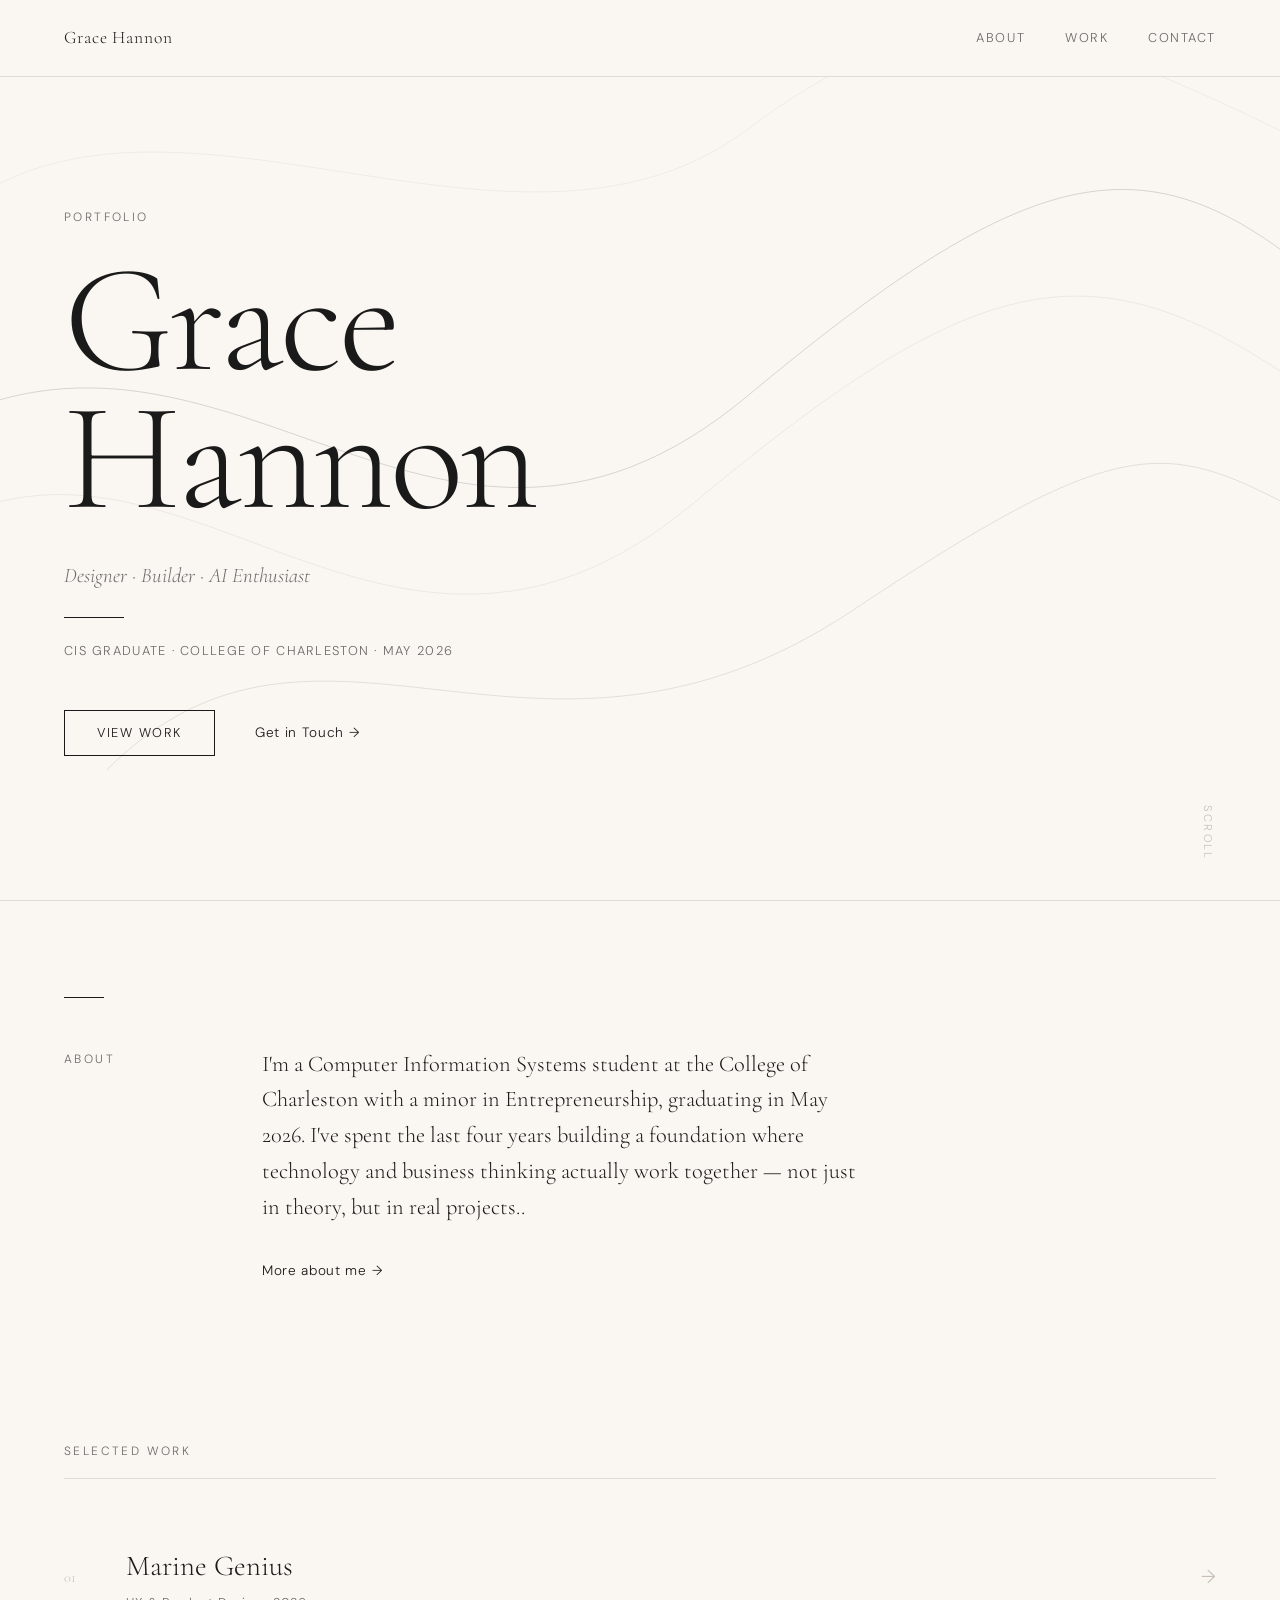
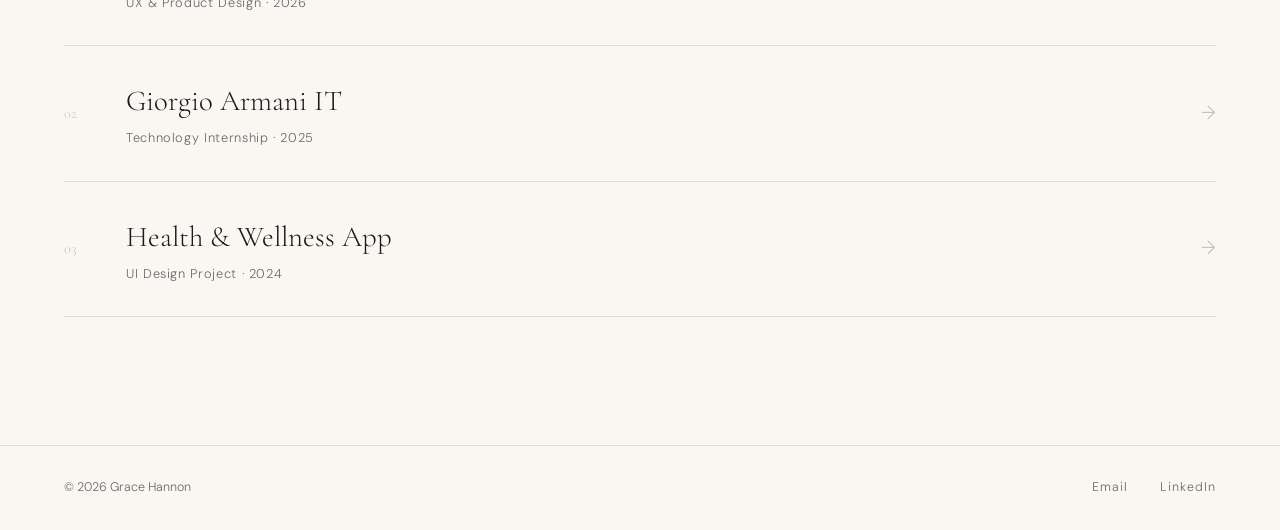
==== index.html @ e6f8dd72 "add files to root" ====
<!DOCTYPE html>
<html lang="en">
<head>
  <meta charset="UTF-8">
  <meta name="viewport" content="width=device-width, initial-scale=1.0">
  <title>Grace Hannon</title>
  <link rel="stylesheet" href="style.css">
  <link href="https://fonts.googleapis.com/css2?family=Cormorant+Garamond:ital,wght@0,300;0,400;1,300;1,400&family=DM+Sans:wght@300;400&display=swap" rel="stylesheet">
</head>
<body>
  <nav>
    <a href="index.html" class="nav-name">Grace Hannon</a>
    <div class="nav-links">
      <a href="about.html">About</a>
      <a href="work.html">Work</a>
      <a href="contact.html">Contact</a>
    </div>
  </nav>

  <main class="hero">
    <svg class="flow-bg" viewBox="0 0 1200 800" xmlns="http://www.w3.org/2000/svg">
      <path d="M-100,400 C200,200 400,600 700,350 S1100,100 1300,300" fill="none" stroke="#1a1a1a" stroke-width="0.6" opacity="0.25"/>
      <path d="M-100,500 C150,300 350,700 650,450 S1050,200 1300,400" fill="none" stroke="#1a1a1a" stroke-width="0.4" opacity="0.15"/>
      <path d="M100,700 C300,500 500,750 800,550 S1100,400 1300,500" fill="none" stroke="#1a1a1a" stroke-width="0.5" opacity="0.2"/>
      <path d="M0,150 C200,50 500,250 700,100 S1000,0 1300,150" fill="none" stroke="#1a1a1a" stroke-width="0.4" opacity="0.12"/>
    </svg>

    <div class="hero-content">
      <p class="hero-pre">Portfolio</p>
      <h1 class="hero-name">Grace<br>Hannon</h1>
      <p class="hero-tagline">Designer · Builder · AI Enthusiast</p>
      <div class="hero-line"></div>
      <p class="hero-sub">CIS Graduate · College of Charleston · May 2026</p>
      <div class="hero-cta">
        <a href="work.html" class="btn-outline">View Work</a>
        <a href="contact.html" class="btn-text">Get in Touch →</a>
      </div>
    </div>

    <div class="hero-scroll">Scroll</div>
  </main>

  <section class="home-intro">
    <div class="intro-line"></div>
    <div class="intro-grid">
      <div class="intro-label">About</div>
      <div class="intro-text">
        <p>
I'm a Computer Information Systems student at the College of Charleston with a minor in Entrepreneurship, graduating in May 2026. I've spent the last four years building a foundation where technology and business thinking actually work together — not just in theory, but in real projects..</p>
        <a href="about.html" class="btn-text">More about me →</a>
      </div>
    </div>
  </section>

  <section class="home-work">
    <div class="section-label">Selected Work</div>
    <div class="work-preview-grid">
      <a href="work.html" class="work-preview-card">
        <div class="card-num">01</div>
        <div class="card-info">
          <h3>Marine Genius</h3>
          <p>UX & Product Design · 2026</p>
        </div>
        <div class="card-arrow">→</div>
      </a>
      <a href="work.html" class="work-preview-card">
        <div class="card-num">02</div>
        <div class="card-info">
          <h3>Giorgio Armani IT</h3>
          <p>Technology Internship · 2025</p>
        </div>
        <div class="card-arrow">→</div>
      </a>
      <a href="work.html" class="work-preview-card">
        <div class="card-num">03</div>
        <div class="card-info">
          <h3>Health & Wellness App</h3>
          <p>UI Design Project · 2024</p>
        </div>
        <div class="card-arrow">→</div>
      </a>
    </div>
  </section>

  <footer>
    <p>© 2026 Grace Hannon</p>
    <div class="footer-links">
      <a href="mailto:graceannehannon@icloud.com">Email</a>
      <a href="https://linkedin.com/in/graceahannon" target="_blank">LinkedIn</a>
    </div>
  </footer>
</body>
</html>
---- style.css ----
/* ============================================
   GRACE HANNON PORTFOLIO
   Aesthetic: Editorial organic minimalism
   ============================================ */

@import url('https://fonts.googleapis.com/css2?family=Cormorant+Garamond:ital,wght@0,300;0,400;1,300;1,400&family=DM+Sans:wght@300;400&display=swap');

:root {
  --beige: #FAF7F2;
  --beige-dark: #F0EBE3;
  --black: #1a1a1a;
  --gray: #6b6b6b;
  --gray-light: #c8c0b8;
  --serif: 'Cormorant Garamond', Georgia, serif;
  --sans: 'DM Sans', sans-serif;
}

*, *::before, *::after {
  box-sizing: border-box;
  margin: 0;
  padding: 0;
}

html {
  scroll-behavior: smooth;
}

body {
  background-color: var(--beige);
  color: var(--black);
  font-family: var(--sans);
  font-weight: 300;
  line-height: 1.6;
  min-height: 100vh;
  overflow-x: hidden;
}

/* ---- NAVIGATION ---- */
nav {
  position: fixed;
  top: 0;
  left: 0;
  right: 0;
  z-index: 100;
  display: flex;
  justify-content: space-between;
  align-items: center;
  padding: 1.5rem 4rem;
  background: rgba(250, 247, 242, 0.92);
  backdrop-filter: blur(8px);
  border-bottom: 0.5px solid rgba(26, 26, 26, 0.12);
}

.nav-name {
  font-family: var(--serif);
  font-size: 1.1rem;
  font-weight: 300;
  color: var(--black);
  text-decoration: none;
  letter-spacing: 0.05em;
}

.nav-links {
  display: flex;
  gap: 2.5rem;
}

.nav-links a {
  font-family: var(--sans);
  font-size: 0.8rem;
  font-weight: 300;
  color: var(--gray);
  text-decoration: none;
  letter-spacing: 0.12em;
  text-transform: uppercase;
  transition: color 0.2s;
  position: relative;
}

.nav-links a::after {
  content: '';
  position: absolute;
  bottom: -3px;
  left: 0;
  width: 0;
  height: 0.5px;
  background: var(--black);
  transition: width 0.3s;
}

.nav-links a:hover,
.nav-links a.active {
  color: var(--black);
}

.nav-links a:hover::after,
.nav-links a.active::after {
  width: 100%;
}

/* ---- FLOW SVG ---- */
.flow-bg {
  position: absolute;
  top: 0;
  left: 0;
  width: 100%;
  height: 100%;
  pointer-events: none;
  z-index: 0;
}

.flow-bg--subtle {
  opacity: 0.7;
}

/* ---- BUTTONS ---- */
.btn-outline {
  display: inline-block;
  padding: 0.75rem 2rem;
  border: 0.5px solid var(--black);
  color: var(--black);
  text-decoration: none;
  font-family: var(--sans);
  font-size: 0.8rem;
  font-weight: 300;
  letter-spacing: 0.12em;
  text-transform: uppercase;
  transition: all 0.25s;
  cursor: pointer;
  background: transparent;
}

.btn-outline:hover {
  background: var(--black);
  color: var(--beige);
}

.btn-text {
  display: inline-block;
  color: var(--black);
  text-decoration: none;
  font-family: var(--sans);
  font-size: 0.85rem;
  font-weight: 300;
  letter-spacing: 0.05em;
  transition: opacity 0.2s;
}

.btn-text:hover {
  opacity: 0.5;
}

/* ---- HERO ---- */
.hero {
  position: relative;
  min-height: 100vh;
  display: flex;
  flex-direction: column;
  justify-content: center;
  padding: 8rem 4rem 4rem;
  overflow: hidden;
}

.hero-content {
  position: relative;
  z-index: 1;
  max-width: 700px;
}

.hero-pre {
  font-family: var(--sans);
  font-size: 0.75rem;
  letter-spacing: 0.2em;
  text-transform: uppercase;
  color: var(--gray);
  margin-bottom: 1.5rem;
}

.hero-name {
  font-family: var(--serif);
  font-size: clamp(5rem, 12vw, 10rem);
  font-weight: 300;
  line-height: 0.9;
  letter-spacing: -0.02em;
  margin-bottom: 2rem;
}

.hero-tagline {
  font-family: var(--serif);
  font-size: 1.3rem;
  font-weight: 300;
  font-style: italic;
  color: var(--gray);
  margin-bottom: 1.5rem;
}

.hero-line {
  width: 60px;
  height: 0.5px;
  background: var(--black);
  margin-bottom: 1.5rem;
}

.hero-sub {
  font-family: var(--sans);
  font-size: 0.8rem;
  letter-spacing: 0.1em;
  color: var(--gray);
  margin-bottom: 3rem;
  text-transform: uppercase;
}

.hero-cta {
  display: flex;
  align-items: center;
  gap: 2.5rem;
}

.hero-scroll {
  position: absolute;
  bottom: 2.5rem;
  right: 4rem;
  font-family: var(--sans);
  font-size: 0.7rem;
  letter-spacing: 0.2em;
  text-transform: uppercase;
  color: var(--gray-light);
  writing-mode: vertical-rl;
  z-index: 1;
}

/* ---- HOME INTRO ---- */
.home-intro {
  padding: 6rem 4rem;
  border-top: 0.5px solid rgba(26, 26, 26, 0.12);
}

.intro-line {
  width: 40px;
  height: 0.5px;
  background: var(--black);
  margin-bottom: 3rem;
}

.intro-grid {
  display: grid;
  grid-template-columns: 150px 1fr;
  gap: 3rem;
  max-width: 800px;
}

.intro-label {
  font-family: var(--sans);
  font-size: 0.75rem;
  letter-spacing: 0.2em;
  text-transform: uppercase;
  color: var(--gray);
  padding-top: 0.3rem;
}

.intro-text p {
  font-family: var(--serif);
  font-size: 1.4rem;
  font-weight: 300;
  line-height: 1.6;
  margin-bottom: 2rem;
}

/* ---- HOME WORK PREVIEW ---- */
.home-work {
  padding: 4rem 4rem 8rem;
}

.section-label {
  font-family: var(--sans);
  font-size: 0.75rem;
  letter-spacing: 0.2em;
  text-transform: uppercase;
  color: var(--gray);
  margin-bottom: 2rem;
  padding-bottom: 1rem;
  border-bottom: 0.5px solid rgba(26,26,26,0.12);
}

.work-preview-grid {
  display: flex;
  flex-direction: column;
}

.work-preview-card {
  display: flex;
  align-items: center;
  gap: 2rem;
  padding: 2rem 0;
  border-bottom: 0.5px solid rgba(26,26,26,0.12);
  text-decoration: none;
  color: var(--black);
  transition: all 0.25s;
}

.work-preview-card:hover {
  padding-left: 1rem;
}

.card-num {
  font-family: var(--serif);
  font-size: 0.9rem;
  color: var(--gray-light);
  min-width: 30px;
}

.card-info {
  flex: 1;
}

.card-info h3 {
  font-family: var(--serif);
  font-size: 1.8rem;
  font-weight: 300;
}

.card-info p {
  font-family: var(--sans);
  font-size: 0.8rem;
  color: var(--gray);
  letter-spacing: 0.05em;
  margin-top: 0.25rem;
}

.card-arrow {
  font-size: 1.2rem;
  color: var(--gray-light);
  transition: transform 0.25s;
}

.work-preview-card:hover .card-arrow {
  transform: translateX(5px);
  color: var(--black);
}

/* ---- PAGE HEADER ---- */
.page-header {
  position: relative;
  z-index: 1;
  padding: 8rem 4rem 4rem;
  border-bottom: 0.5px solid rgba(26,26,26,0.12);
  margin-bottom: 4rem;
}

.page-label {
  font-family: var(--sans);
  font-size: 0.75rem;
  letter-spacing: 0.2em;
  text-transform: uppercase;
  color: var(--gray);
  margin-bottom: 1.5rem;
}

.page-title {
  font-family: var(--serif);
  font-size: clamp(3rem, 7vw, 6rem);
  font-weight: 300;
  line-height: 1;
  letter-spacing: -0.01em;
}

.page-title em {
  font-style: italic;
  color: var(--gray);
}

/* ---- ABOUT PAGE ---- */
.about-main {
  position: relative;
  overflow: hidden;
}

.about-grid {
  display: grid;
  grid-template-columns: 320px 1fr;
  gap: 6rem;
  padding: 0 4rem 6rem;
}

.about-photo-wrap {
  position: relative;
}

.about-photo {
  width: 100%;
  aspect-ratio: 3/4;
  object-fit: cover;
  object-position: top;
  display: block;
  border: 0.5px solid rgba(26,26,26,0.2);
}

.about-quick {
  margin-top: 2rem;
  border-top: 0.5px solid rgba(26,26,26,0.12);
}

.quick-item {
  display: flex;
  flex-direction: column;
  padding: 0.75rem 0;
  border-bottom: 0.5px solid rgba(26,26,26,0.12);
}

.quick-label {
  font-family: var(--sans);
  font-size: 0.7rem;
  letter-spacing: 0.15em;
  text-transform: uppercase;
  color: var(--gray-light);
  margin-bottom: 0.2rem;
}

.quick-val {
  font-family: var(--sans);
  font-size: 0.85rem;
  color: var(--black);
}

.about-bio {
  font-family: var(--serif);
  font-size: 1.2rem;
  font-weight: 300;
  line-height: 1.7;
  margin-bottom: 1.5rem;
  color: var(--black);
}

.skills-section {
  margin-top: 3rem;
  padding-top: 2rem;
  border-top: 0.5px solid rgba(26,26,26,0.12);
}

.skills-title {
  font-family: var(--sans);
  font-size: 0.75rem;
  letter-spacing: 0.2em;
  text-transform: uppercase;
  color: var(--gray);
  margin-bottom: 1.25rem;
}

.skills-grid {
  display: flex;
  flex-wrap: wrap;
  gap: 0.5rem;
}

.skill-tag {
  display: inline-block;
  padding: 0.4rem 0.9rem;
  border: 0.5px solid rgba(26,26,26,0.3);
  font-family: var(--sans);
  font-size: 0.78rem;
  color: var(--black);
  letter-spacing: 0.03em;
}

.certs-section {
  margin-top: 2.5rem;
  padding-top: 2rem;
  border-top: 0.5px solid rgba(26,26,26,0.12);
}

.cert-list {
  display: flex;
  flex-direction: column;
  gap: 0.75rem;
}

.cert-item {
  display: flex;
  justify-content: space-between;
  align-items: center;
  padding-bottom: 0.75rem;
  border-bottom: 0.5px solid rgba(26,26,26,0.08);
  font-family: var(--sans);
  font-size: 0.85rem;
}

.cert-date {
  color: var(--gray);
  font-size: 0.78rem;
  white-space: nowrap;
  margin-left: 1rem;
}

/* ---- WORK PAGE ---- */
.work-main {
  position: relative;
  overflow: hidden;
}

.work-section-label {
  font-family: var(--sans);
  font-size: 0.75rem;
  letter-spacing: 0.2em;
  text-transform: uppercase;
  color: var(--gray);
  padding: 0 4rem 1.5rem;
  border-bottom: 0.5px solid rgba(26,26,26,0.12);
}

.work-list {
  padding: 0 4rem;
}

.work-item {
  padding: 3.5rem 0;
}

.work-divider {
  height: 0.5px;
  background: rgba(26,26,26,0.12);
}

.work-item-header {
  display: flex;
  justify-content: space-between;
  align-items: flex-start;
  margin-bottom: 1.25rem;
}

.work-item-title {
  font-family: var(--serif);
  font-size: 2.2rem;
  font-weight: 300;
  margin-bottom: 0.3rem;
}

.work-item-sub {
  font-family: var(--sans);
  font-size: 0.8rem;
  color: var(--gray);
  letter-spacing: 0.05em;
}

.work-item-date {
  font-family: var(--sans);
  font-size: 0.78rem;
  color: var(--gray);
  white-space: nowrap;
  padding-top: 0.5rem;
}

.work-item-tags {
  display: flex;
  flex-wrap: wrap;
  gap: 0.4rem;
  margin-bottom: 1.5rem;
}

.tag {
  display: inline-block;
  padding: 0.25rem 0.7rem;
  border: 0.5px solid rgba(26,26,26,0.25);
  font-family: var(--sans);
  font-size: 0.72rem;
  color: var(--gray);
  letter-spacing: 0.05em;
}

.work-item-bullets {
  list-style: none;
  display: flex;
  flex-direction: column;
  gap: 0.7rem;
  max-width: 800px;
}

.work-item-bullets li {
  font-family: var(--sans);
  font-size: 0.9rem;
  font-weight: 300;
  line-height: 1.6;
  padding-left: 1.2rem;
  position: relative;
  color: #333;
}

.work-item-bullets li::before {
  content: '—';
  position: absolute;
  left: 0;
  color: var(--gray-light);
  font-size: 0.8rem;
}

/* ---- PROJECTS GRID ---- */
.projects-grid {
  display: grid;
  grid-template-columns: repeat(3, 1fr);
  gap: 0;
  padding: 0 4rem 6rem;
  border-top: 0.5px solid rgba(26,26,26,0.12);
}

.project-card {
  padding: 2.5rem;
  border-right: 0.5px solid rgba(26,26,26,0.12);
  border-bottom: 0.5px solid rgba(26,26,26,0.12);
  transition: background 0.25s;
}

.project-card:last-child {
  border-right: none;
}

.project-card:hover {
  background: var(--beige-dark);
}

.project-num {
  font-family: var(--serif);
  font-size: 0.9rem;
  color: var(--gray-light);
  margin-bottom: 1.5rem;
}

.project-title {
  font-family: var(--serif);
  font-size: 1.5rem;
  font-weight: 300;
  margin-bottom: 0.4rem;
}

.project-meta {
  font-family: var(--sans);
  font-size: 0.75rem;
  color: var(--gray);
  letter-spacing: 0.05em;
  margin-bottom: 1rem;
}

.project-desc {
  font-family: var(--sans);
  font-size: 0.85rem;
  font-weight: 300;
  line-height: 1.6;
  color: #444;
  margin-bottom: 1.25rem;
}

.project-tags {
  display: flex;
  flex-wrap: wrap;
  gap: 0.35rem;
}

/* ---- CONTACT PAGE ---- */
.contact-main {
  position: relative;
  overflow: hidden;
}

.contact-grid {
  display: grid;
  grid-template-columns: 1fr 1fr;
  gap: 6rem;
  padding: 0 4rem 6rem;
}

.contact-intro {
  font-family: var(--serif);
  font-size: 1.2rem;
  font-weight: 300;
  line-height: 1.7;
  margin-bottom: 3rem;
}

.contact-details {
  display: flex;
  flex-direction: column;
  gap: 0;
  border-top: 0.5px solid rgba(26,26,26,0.12);
}

.contact-detail-item {
  display: flex;
  flex-direction: column;
  padding: 1rem 0;
  border-bottom: 0.5px solid rgba(26,26,26,0.12);
}

.contact-detail-label {
  font-family: var(--sans);
  font-size: 0.7rem;
  letter-spacing: 0.15em;
  text-transform: uppercase;
  color: var(--gray-light);
  margin-bottom: 0.25rem;
}

.contact-detail-val {
  font-family: var(--sans);
  font-size: 0.9rem;
  color: var(--black);
  text-decoration: none;
  transition: opacity 0.2s;
}

.contact-detail-val:hover {
  opacity: 0.5;
}

/* ---- CONTACT FORM ---- */
.contact-form {
  display: flex;
  flex-direction: column;
  gap: 1.5rem;
}

.form-group {
  display: flex;
  flex-direction: column;
  gap: 0.5rem;
}

.form-group label {
  font-family: var(--sans);
  font-size: 0.75rem;
  letter-spacing: 0.15em;
  text-transform: uppercase;
  color: var(--gray);
}

.form-group input,
.form-group textarea {
  background: transparent;
  border: none;
  border-bottom: 0.5px solid rgba(26,26,26,0.3);
  padding: 0.6rem 0;
  font-family: var(--sans);
  font-size: 0.9rem;
  font-weight: 300;
  color: var(--black);
  outline: none;
  transition: border-color 0.2s;
  resize: none;
}

.form-group input:focus,
.form-group textarea:focus {
  border-bottom-color: var(--black);
}

.form-group input::placeholder,
.form-group textarea::placeholder {
  color: var(--gray-light);
}

.btn-submit {
  align-self: flex-start;
  margin-top: 0.5rem;
}

/* ---- FOOTER ---- */
footer {
  display: flex;
  justify-content: space-between;
  align-items: center;
  padding: 2rem 4rem;
  border-top: 0.5px solid rgba(26,26,26,0.12);
  font-family: var(--sans);
  font-size: 0.78rem;
  color: var(--gray);
}

.footer-links {
  display: flex;
  gap: 2rem;
}

.footer-links a {
  color: var(--gray);
  text-decoration: none;
  letter-spacing: 0.08em;
  transition: color 0.2s;
}

.footer-links a:hover {
  color: var(--black);
}

/* ---- ANIMATIONS ---- */
@keyframes fadeUp {
  from {
    opacity: 0;
    transform: translateY(20px);
  }
  to {
    opacity: 1;
    transform: translateY(0);
  }
}

.hero-content {
  animation: fadeUp 0.8s ease forwards;
}

.page-header {
  animation: fadeUp 0.6s ease forwards;
}

/* ---- RESPONSIVE ---- */
@media (max-width: 900px) {
  nav {
    padding: 1.25rem 2rem;
  }

  .hero,
  .home-intro,
  .home-work,
  .page-header,
  .work-list,
  .work-section-label {
    padding-left: 2rem;
    padding-right: 2rem;
  }

  .about-grid,
  .contact-grid,
  .projects-grid {
    grid-template-columns: 1fr;
    padding: 0 2rem 4rem;
    gap: 3rem;
  }

  .projects-grid {
    grid-template-columns: 1fr;
  }

  .project-card {
    border-right: none;
  }

  .intro-grid {
    grid-template-columns: 1fr;
    gap: 1rem;
  }

  .work-item-header {
    flex-direction: column;
    gap: 0.5rem;
  }

  footer {
    padding: 1.5rem 2rem;
    flex-direction: column;
    gap: 1rem;
    text-align: center;
  }
}
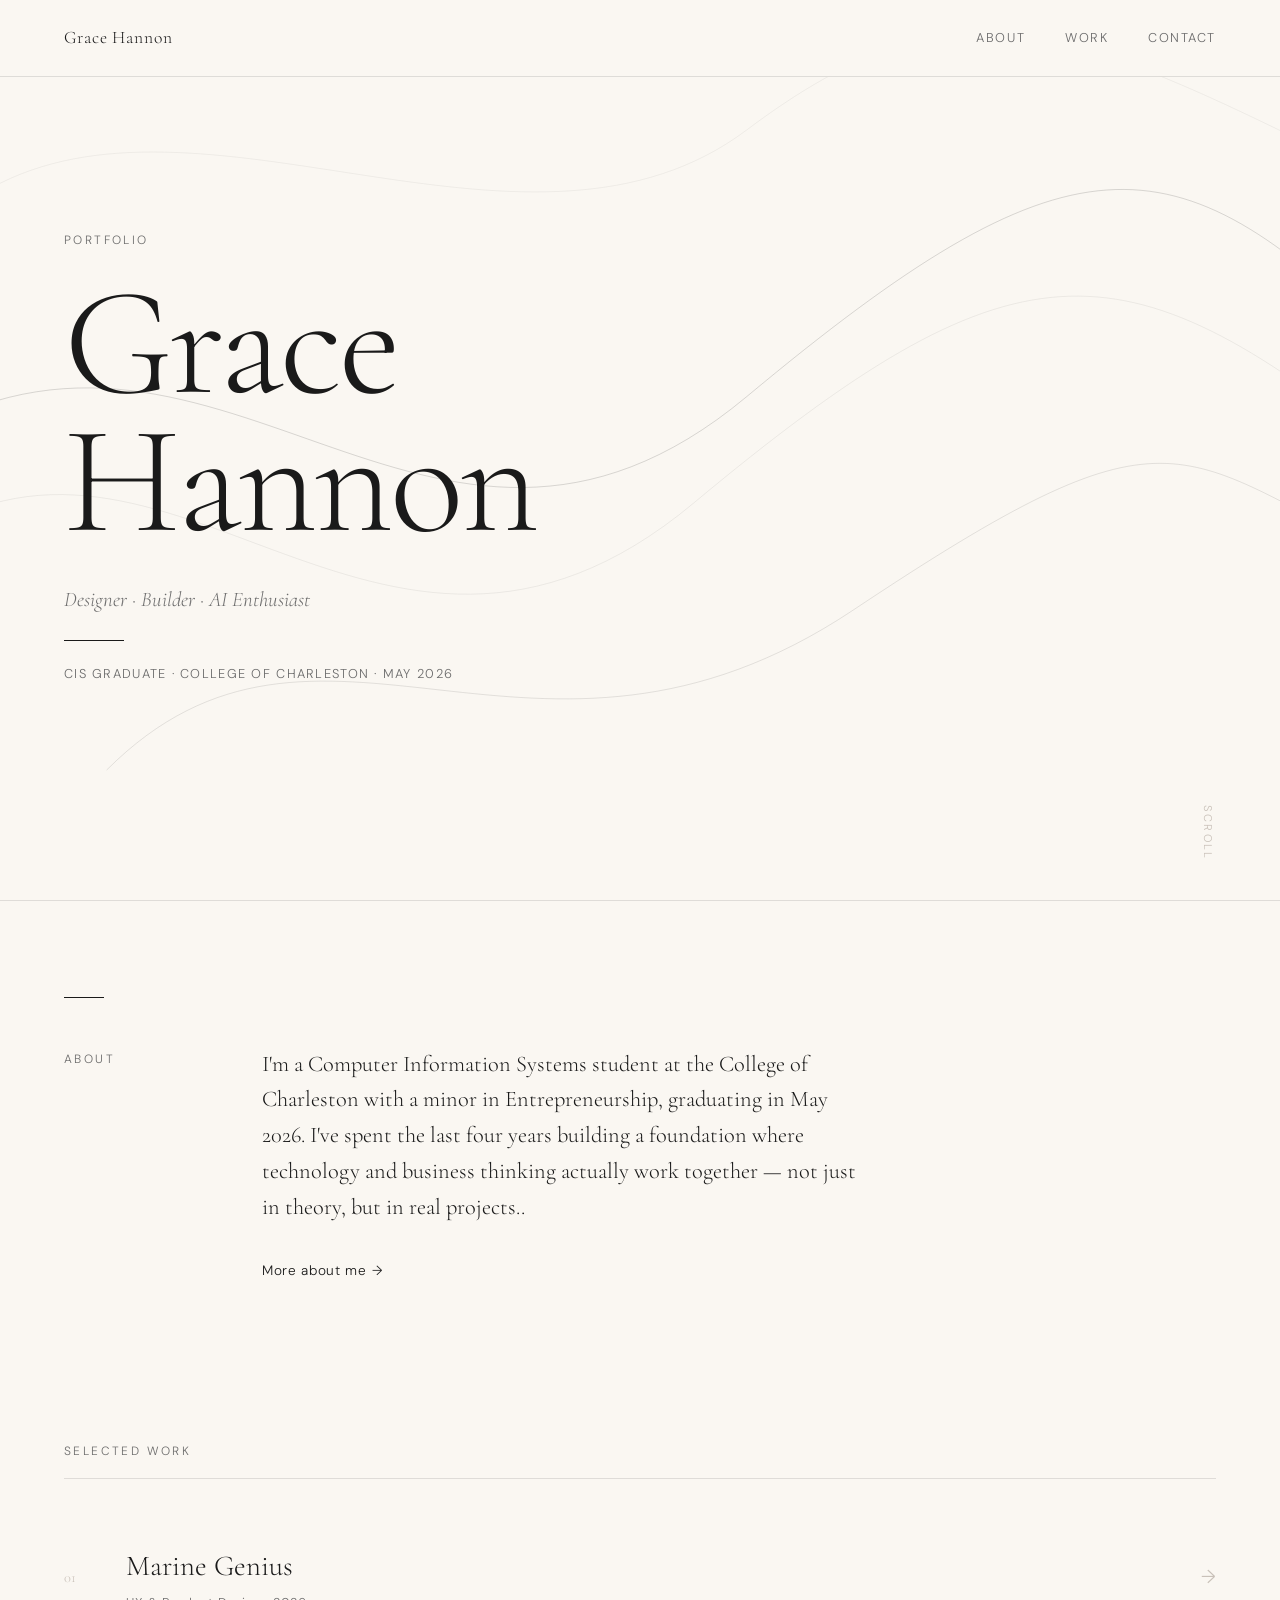
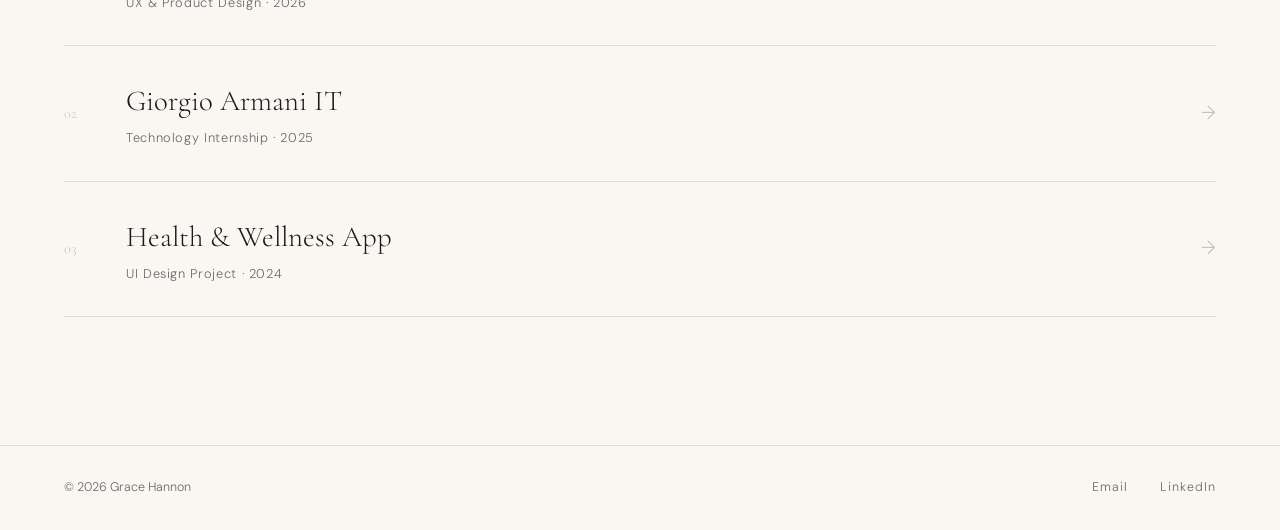
==== commit e2027803: "Update index.html remove view work and contact from home page" ====
--- a/index.html
+++ b/index.html
@@ -31,10 +31,6 @@
       <p class="hero-tagline">Designer · Builder · AI Enthusiast</p>
       <div class="hero-line"></div>
       <p class="hero-sub">CIS Graduate · College of Charleston · May 2026</p>
-      <div class="hero-cta">
-        <a href="work.html" class="btn-outline">View Work</a>
-        <a href="contact.html" class="btn-text">Get in Touch →</a>
-      </div>
     </div>
 
     <div class="hero-scroll">Scroll</div>
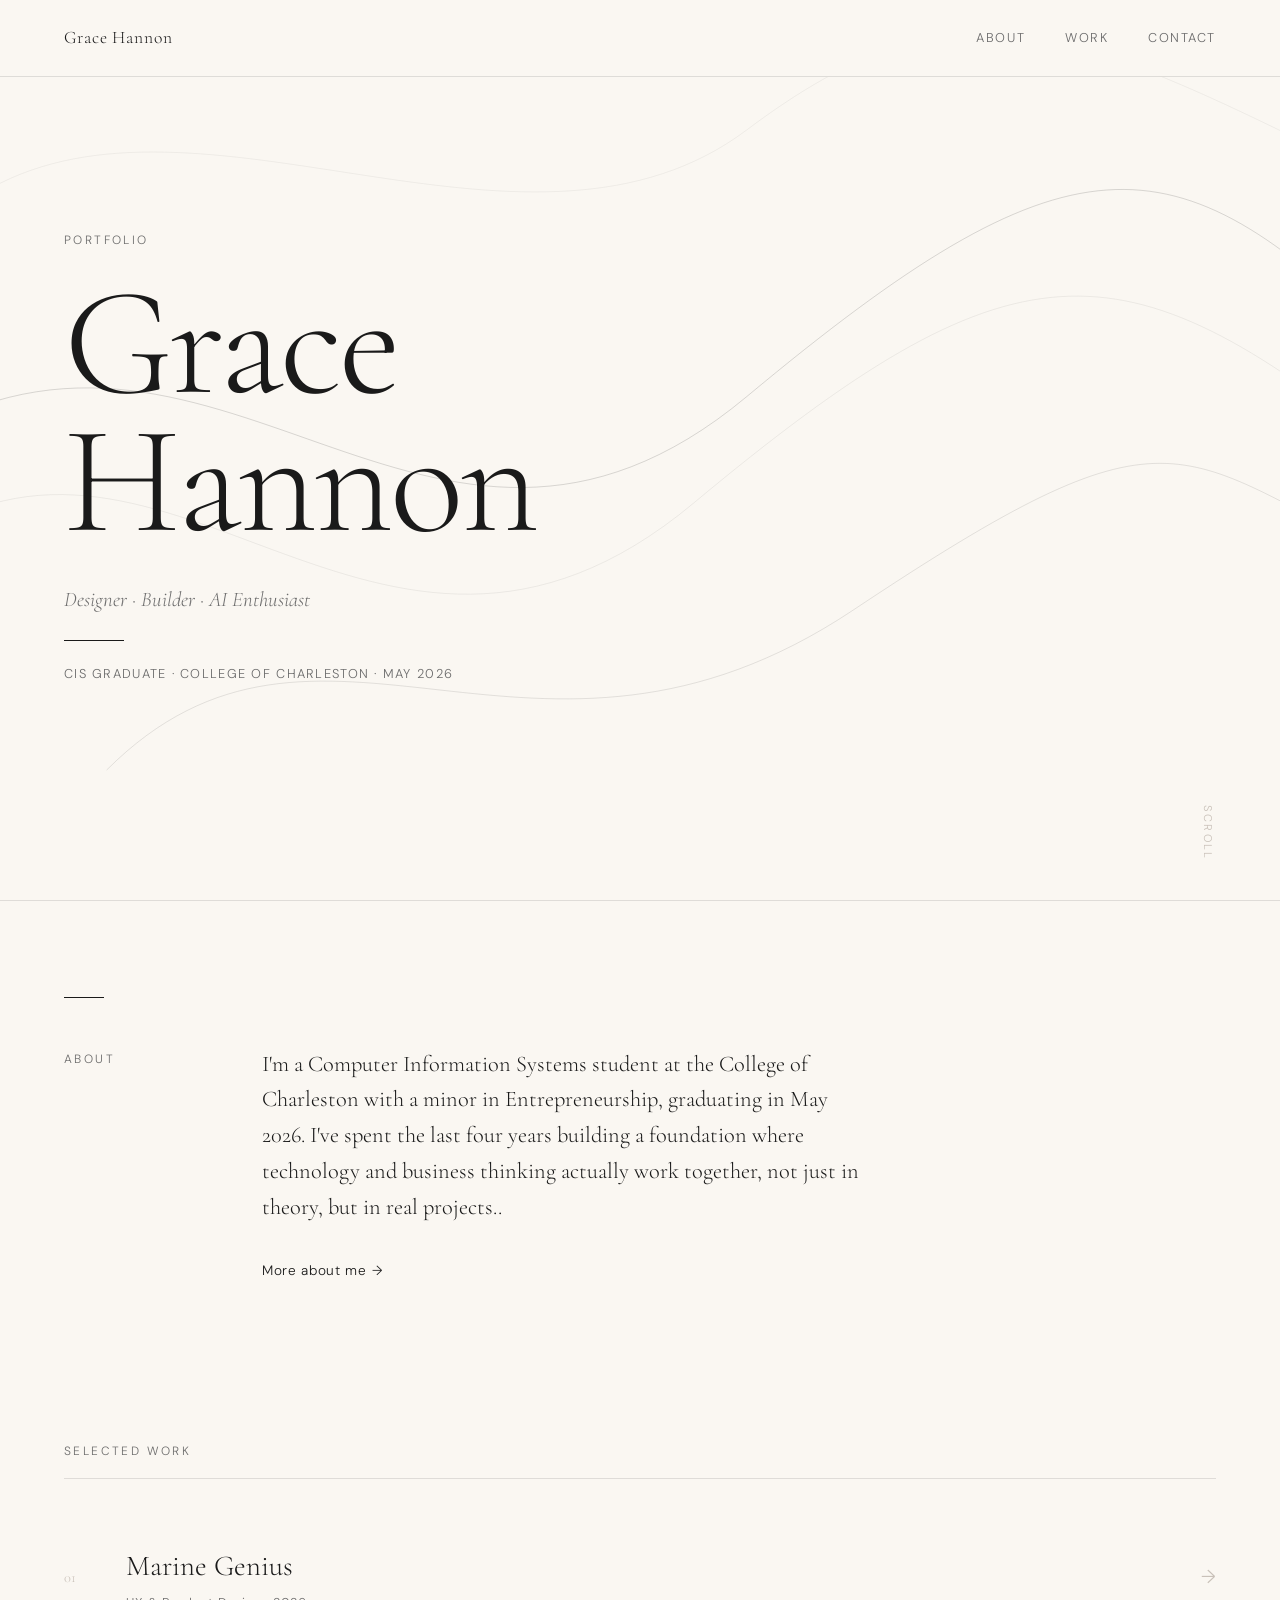
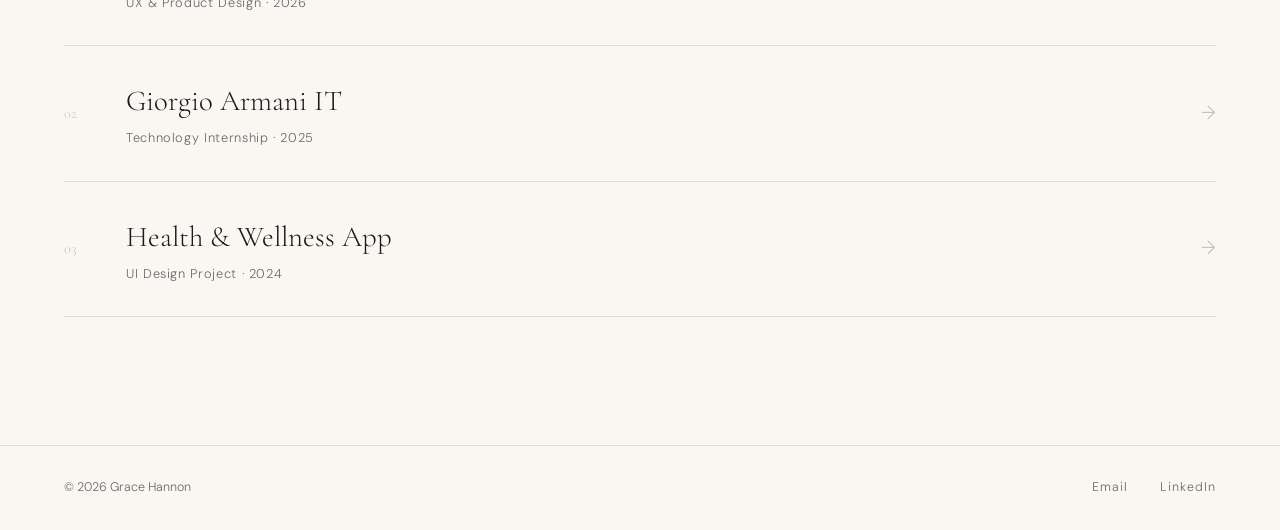
==== commit dbb71012: "Update index.html" ====
--- a/index.html
+++ b/index.html
@@ -42,7 +42,7 @@
       <div class="intro-label">About</div>
       <div class="intro-text">
         <p>
-I'm a Computer Information Systems student at the College of Charleston with a minor in Entrepreneurship, graduating in May 2026. I've spent the last four years building a foundation where technology and business thinking actually work together — not just in theory, but in real projects..</p>
+I'm a Computer Information Systems student at the College of Charleston with a minor in Entrepreneurship, graduating in May 2026. I've spent the last four years building a foundation where technology and business thinking actually work together, not just in theory, but in real projects..</p>
         <a href="about.html" class="btn-text">More about me →</a>
       </div>
     </div>
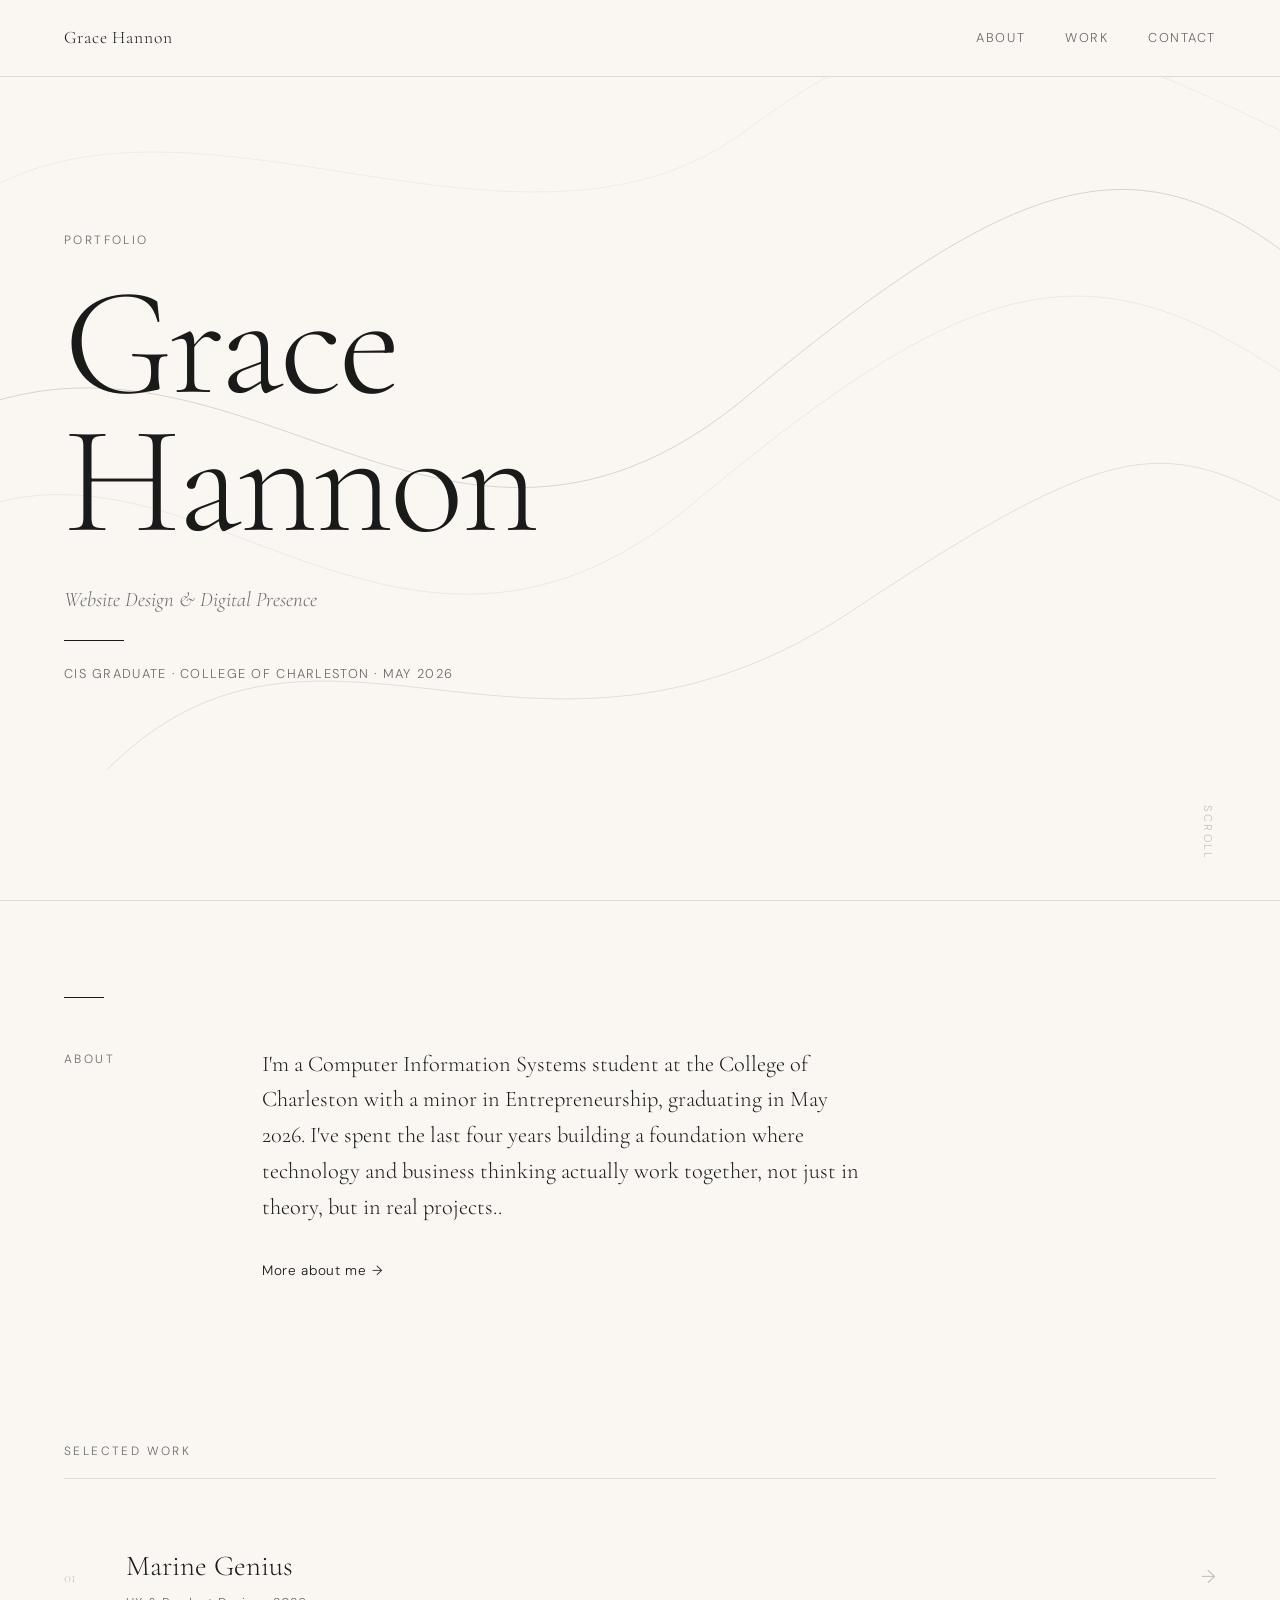
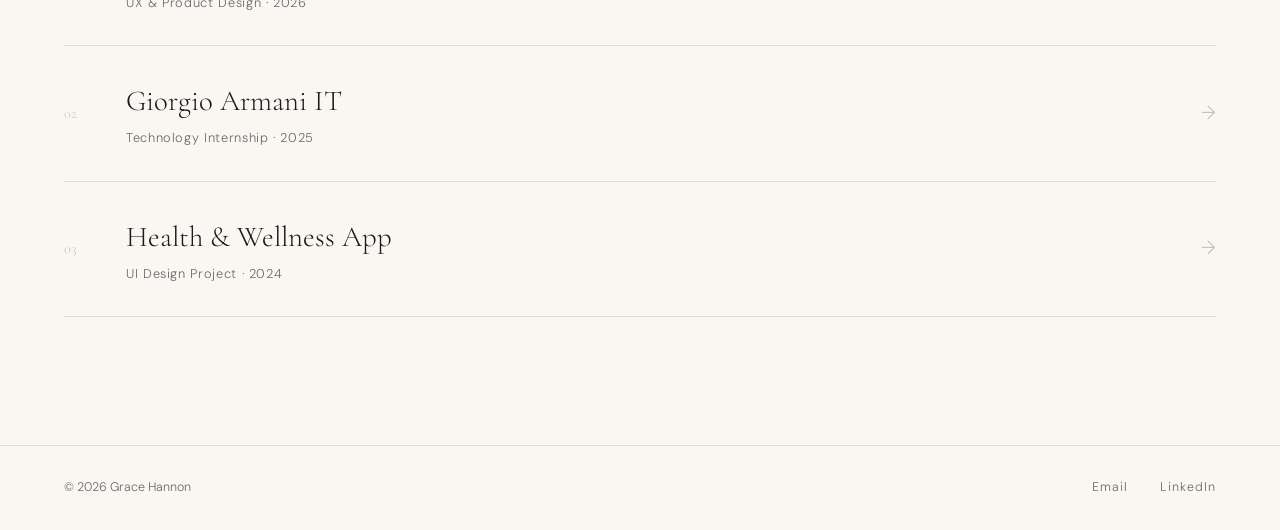
==== commit 503c5f09: "updated portfolio" ====
--- a/index.html
+++ b/index.html
@@ -28,7 +28,7 @@
     <div class="hero-content">
       <p class="hero-pre">Portfolio</p>
       <h1 class="hero-name">Grace<br>Hannon</h1>
-      <p class="hero-tagline">Designer · Builder · AI Enthusiast</p>
+      <p class="hero-tagline">Website Design & Digital Presence</p>
       <div class="hero-line"></div>
       <p class="hero-sub">CIS Graduate · College of Charleston · May 2026</p>
     </div>
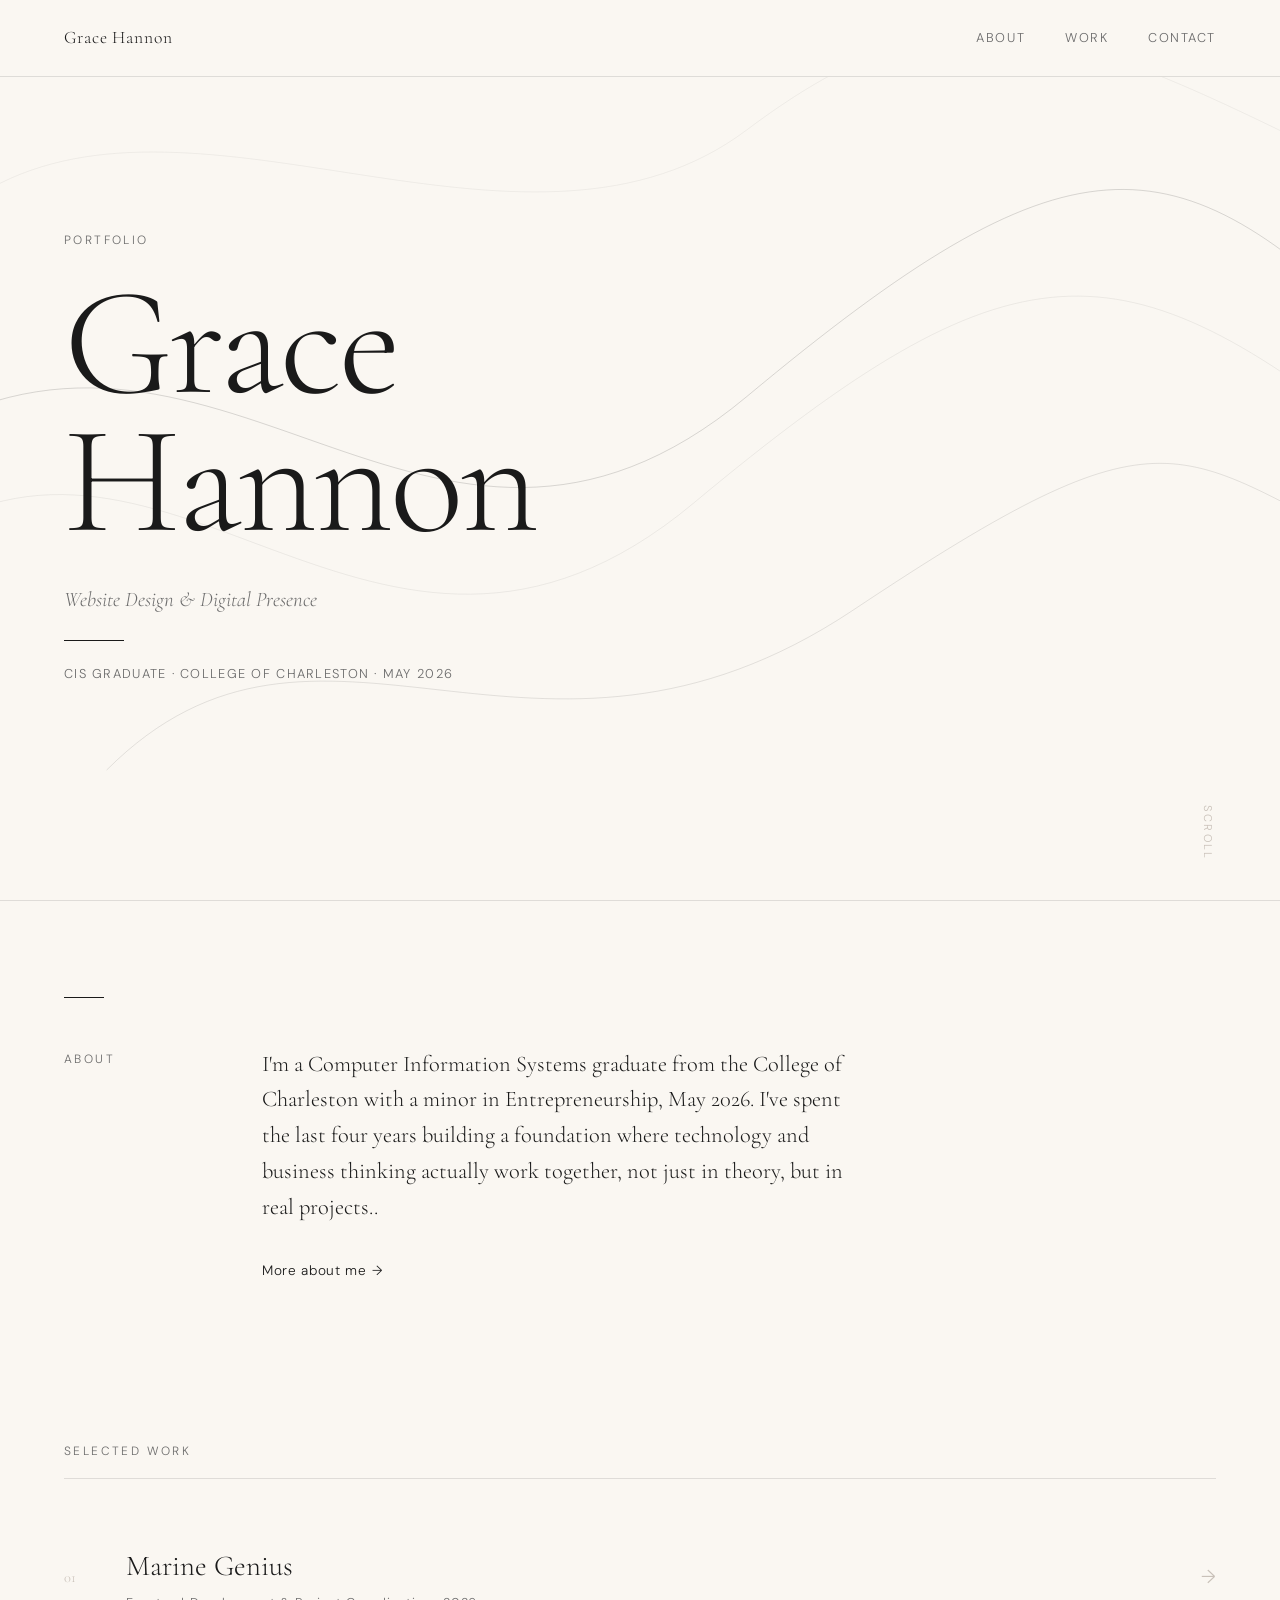
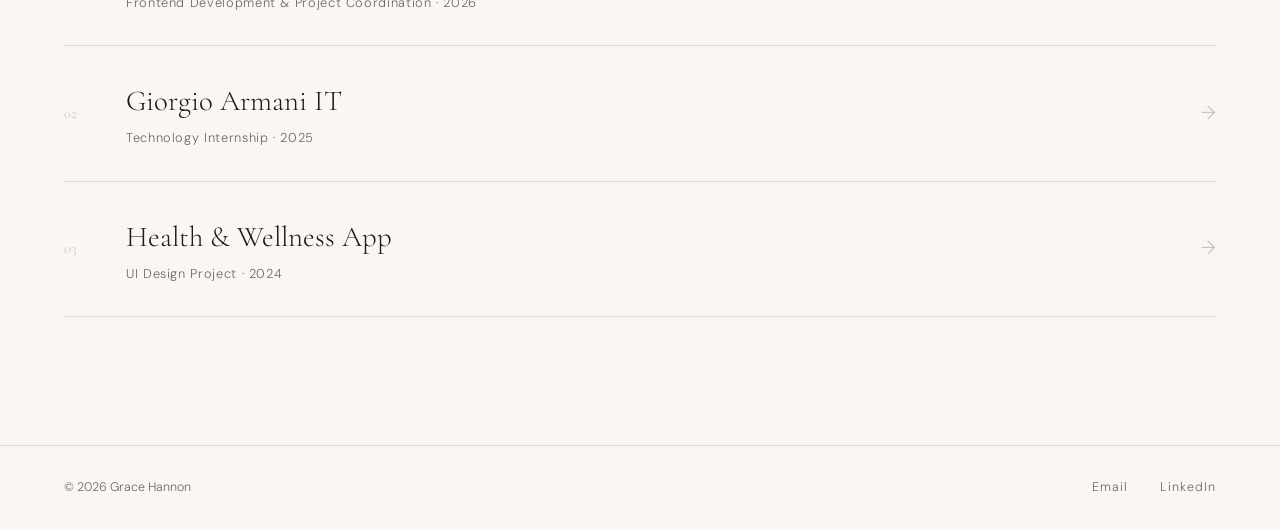
==== commit 41ce7284: "Add files via upload" ====
--- a/index.html
+++ b/index.html
@@ -42,7 +42,7 @@
       <div class="intro-label">About</div>
       <div class="intro-text">
         <p>
-I'm a Computer Information Systems student at the College of Charleston with a minor in Entrepreneurship, graduating in May 2026. I've spent the last four years building a foundation where technology and business thinking actually work together, not just in theory, but in real projects..</p>
+I'm a Computer Information Systems graduate from the College of Charleston with a minor in Entrepreneurship, May 2026. I've spent the last four years building a foundation where technology and business thinking actually work together, not just in theory, but in real projects..</p>
         <a href="about.html" class="btn-text">More about me →</a>
       </div>
     </div>
@@ -55,7 +55,7 @@
         <div class="card-num">01</div>
         <div class="card-info">
           <h3>Marine Genius</h3>
-          <p>UX & Product Design · 2026</p>
+          <p>Frontend Development & Project Coordination · 2026</p>
         </div>
         <div class="card-arrow">→</div>
       </a>
